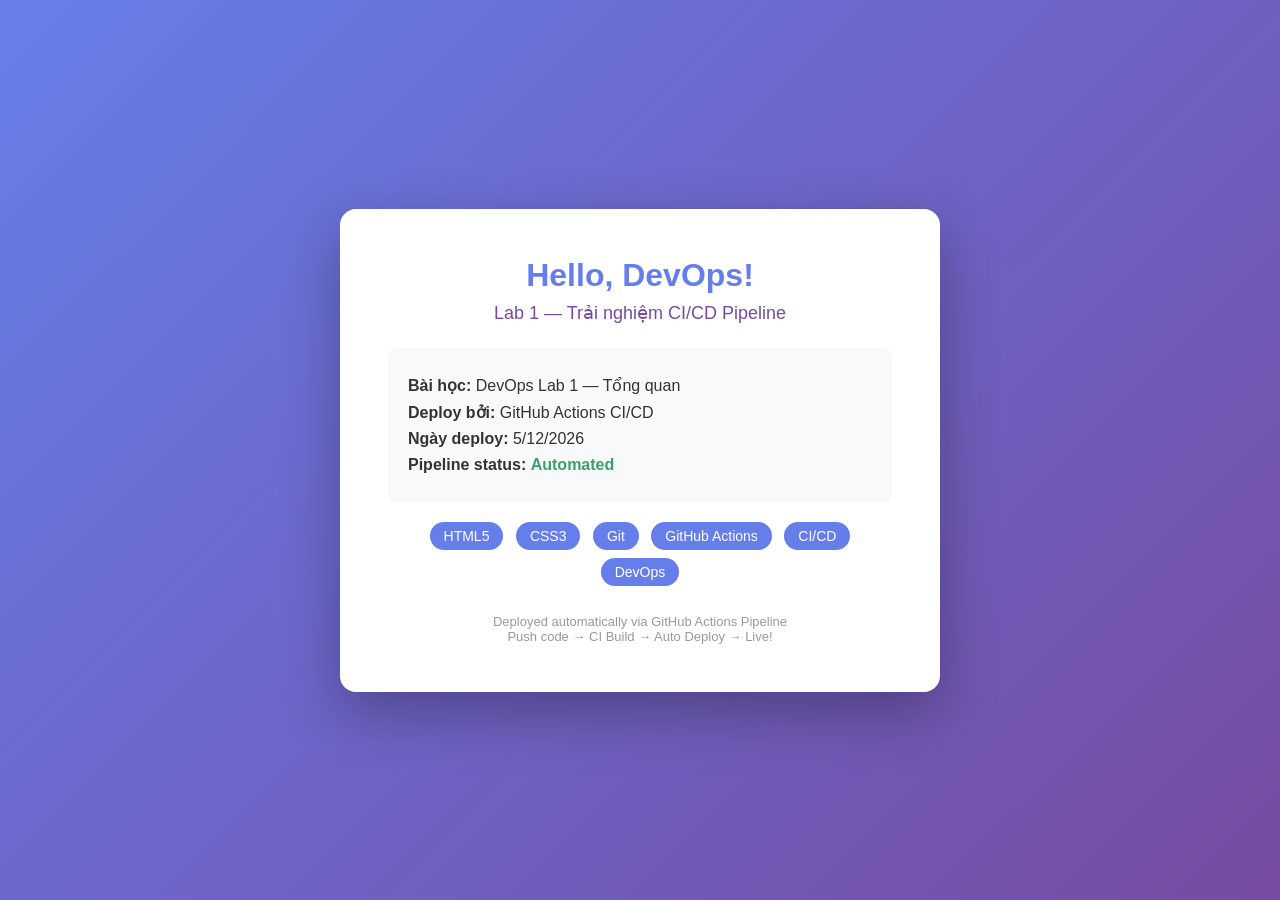
==== index.html @ 2ac122bc "Update file index.html" ====
<!DOCTYPE html>
<html lang="vi">
<head>
    <meta charset="UTF-8">
    <meta name="viewport" content="width=device-width, initial-scale=1.0">
    <title>DevOps Lab 1 — My Website nha</title>
    <style>
        * { margin: 0; padding: 0; box-sizing: border-box; }
        body {
            font-family: 'Segoe UI', Tahoma, Geneva, Verdana, sans-serif;
            background: linear-gradient(135deg, #667eea 0%, #764ba2 100%);
            min-height: 100vh;
            display: flex;
            justify-content: center;
            align-items: center;
            color: #333;
        }
        .container {
            background: white;
            border-radius: 16px;
            padding: 48px;
            max-width: 600px;
            box-shadow: 0 20px 60px rgba(0,0,0,0.3);
            text-align: center;
        }
        h1 { color: #667eea; margin-bottom: 8px; font-size: 32px; }
        h2 { color: #764ba2; margin-bottom: 24px; font-size: 18px; font-weight: normal; }
        .info { background: #f8f9fa; border-radius: 8px; padding: 20px; margin: 16px 0; text-align: left; }
        .info p { margin: 8px 0; }
        .badge {
            display: inline-block;
            background: #667eea;
            color: white;
            padding: 6px 14px;
            border-radius: 20px;
            font-size: 14px;
            margin: 4px;
        }
        .footer { margin-top: 24px; font-size: 13px; color: #999; }
        .status { color: #38a169; font-weight: bold; }
    </style>
</head>
<body>
    <div class="container">
        <h1> Hello, DevOps!</h1>
        <h2>Lab 1 — Trải nghiệm CI/CD Pipeline</h2>

        <div class="info">
            <p> <strong>Bài học:</strong> DevOps Lab 1 — Tổng quan</p>
            <p> <strong>Deploy bởi:</strong> GitHub Actions CI/CD</p>
            <p> <strong>Ngày deploy:</strong> <span id="date"></span></p>
            <p> <strong>Pipeline status:</strong> <span class="status"> Automated</span></p>
        </div>

        <div>
            <span class="badge">HTML5</span>
            <span class="badge">CSS3</span>
            <span class="badge">Git</span>
            <span class="badge">GitHub Actions</span>
            <span class="badge">CI/CD</span>
            <span class="badge">DevOps</span>
        </div>

        <div class="footer">
            <p>Deployed automatically via GitHub Actions Pipeline</p>
            <p> Push code → CI Build → Auto Deploy → Live! </p>
        </div>
    </div>

    <script>
        document.getElementById('date').textContent = new Date().toLocaleDateString('vi-VN');
    </script>
</body>
</html>
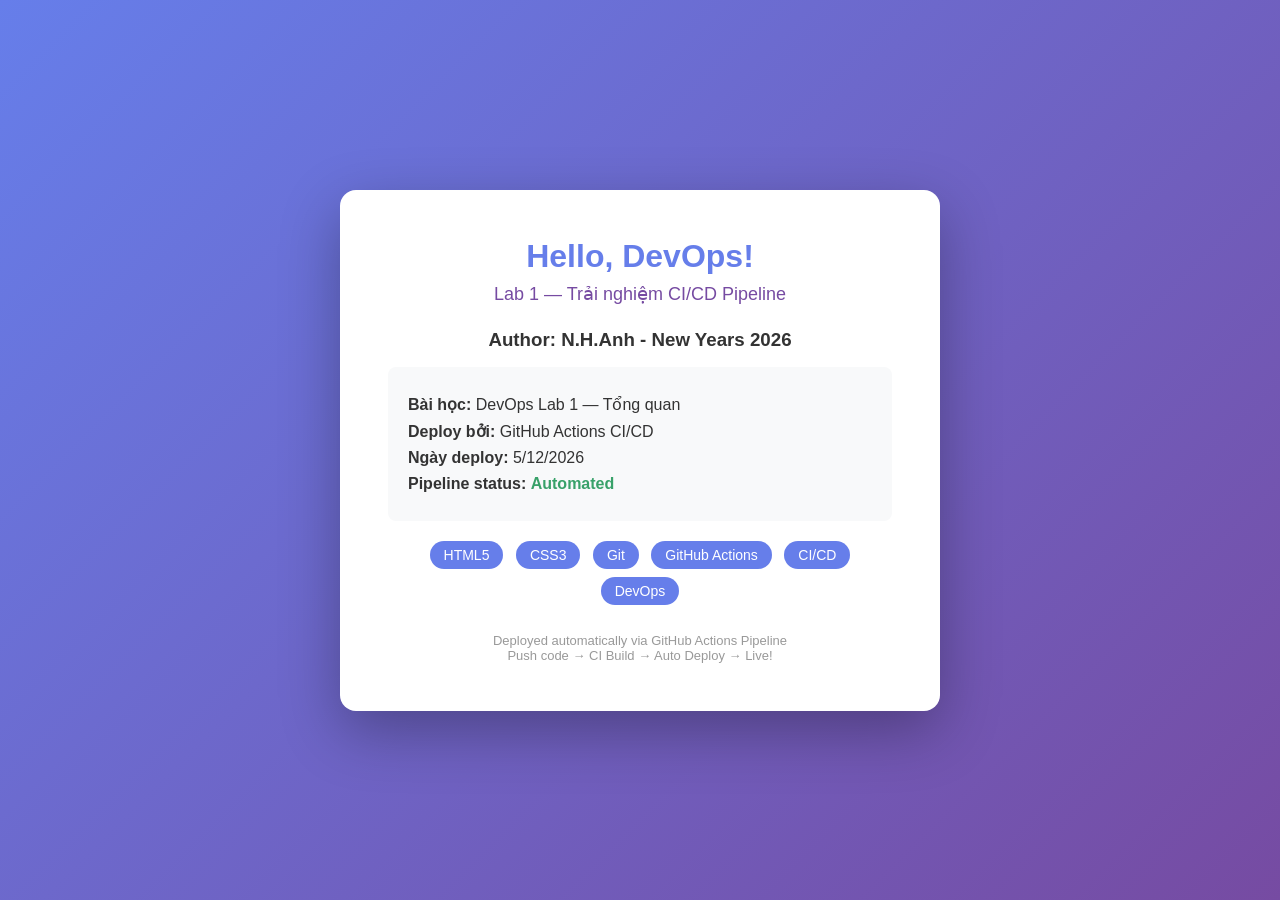
==== commit 7a06d383: "Update lan 2 file index.html" ====
--- a/index.html
+++ b/index.html
@@ -44,7 +44,7 @@
     <div class="container">
         <h1> Hello, DevOps!</h1>
         <h2>Lab 1 — Trải nghiệm CI/CD Pipeline</h2>
-
+        <h3>Author: N.H.Anh - New Years 2026</h3>
         <div class="info">
             <p> <strong>Bài học:</strong> DevOps Lab 1 — Tổng quan</p>
             <p> <strong>Deploy bởi:</strong> GitHub Actions CI/CD</p>
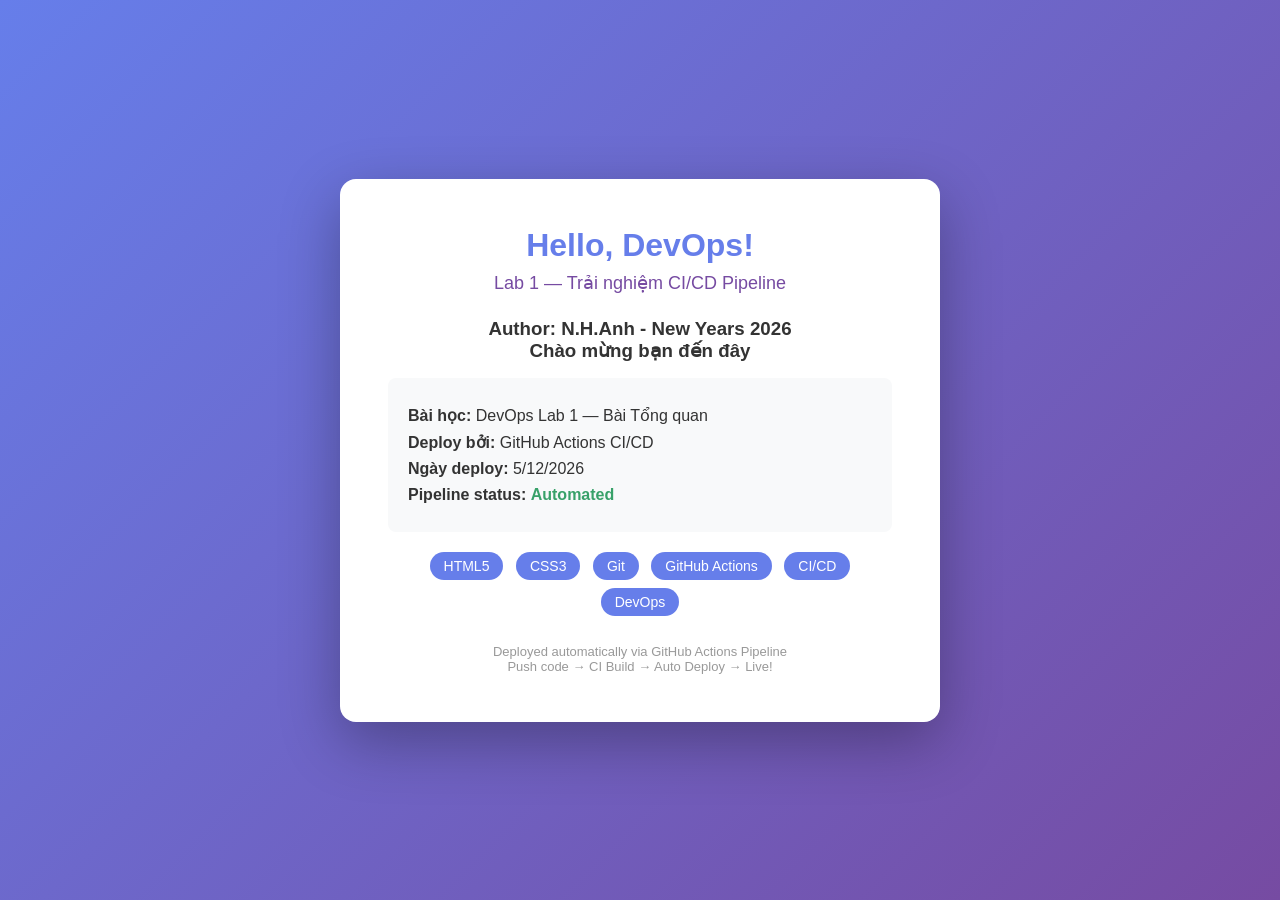
==== commit e21cb196: "Update lan 3 index.html" ====
--- a/index.html
+++ b/index.html
@@ -45,8 +45,9 @@
         <h1> Hello, DevOps!</h1>
         <h2>Lab 1 — Trải nghiệm CI/CD Pipeline</h2>
         <h3>Author: N.H.Anh - New Years 2026</h3>
+        <h3>Chào mừng bạn đến đây</h3>
         <div class="info">
-            <p> <strong>Bài học:</strong> DevOps Lab 1 — Tổng quan</p>
+            <p> <strong>Bài học:</strong> DevOps Lab 1 — Bài Tổng quan</p>
             <p> <strong>Deploy bởi:</strong> GitHub Actions CI/CD</p>
             <p> <strong>Ngày deploy:</strong> <span id="date"></span></p>
             <p> <strong>Pipeline status:</strong> <span class="status"> Automated</span></p>
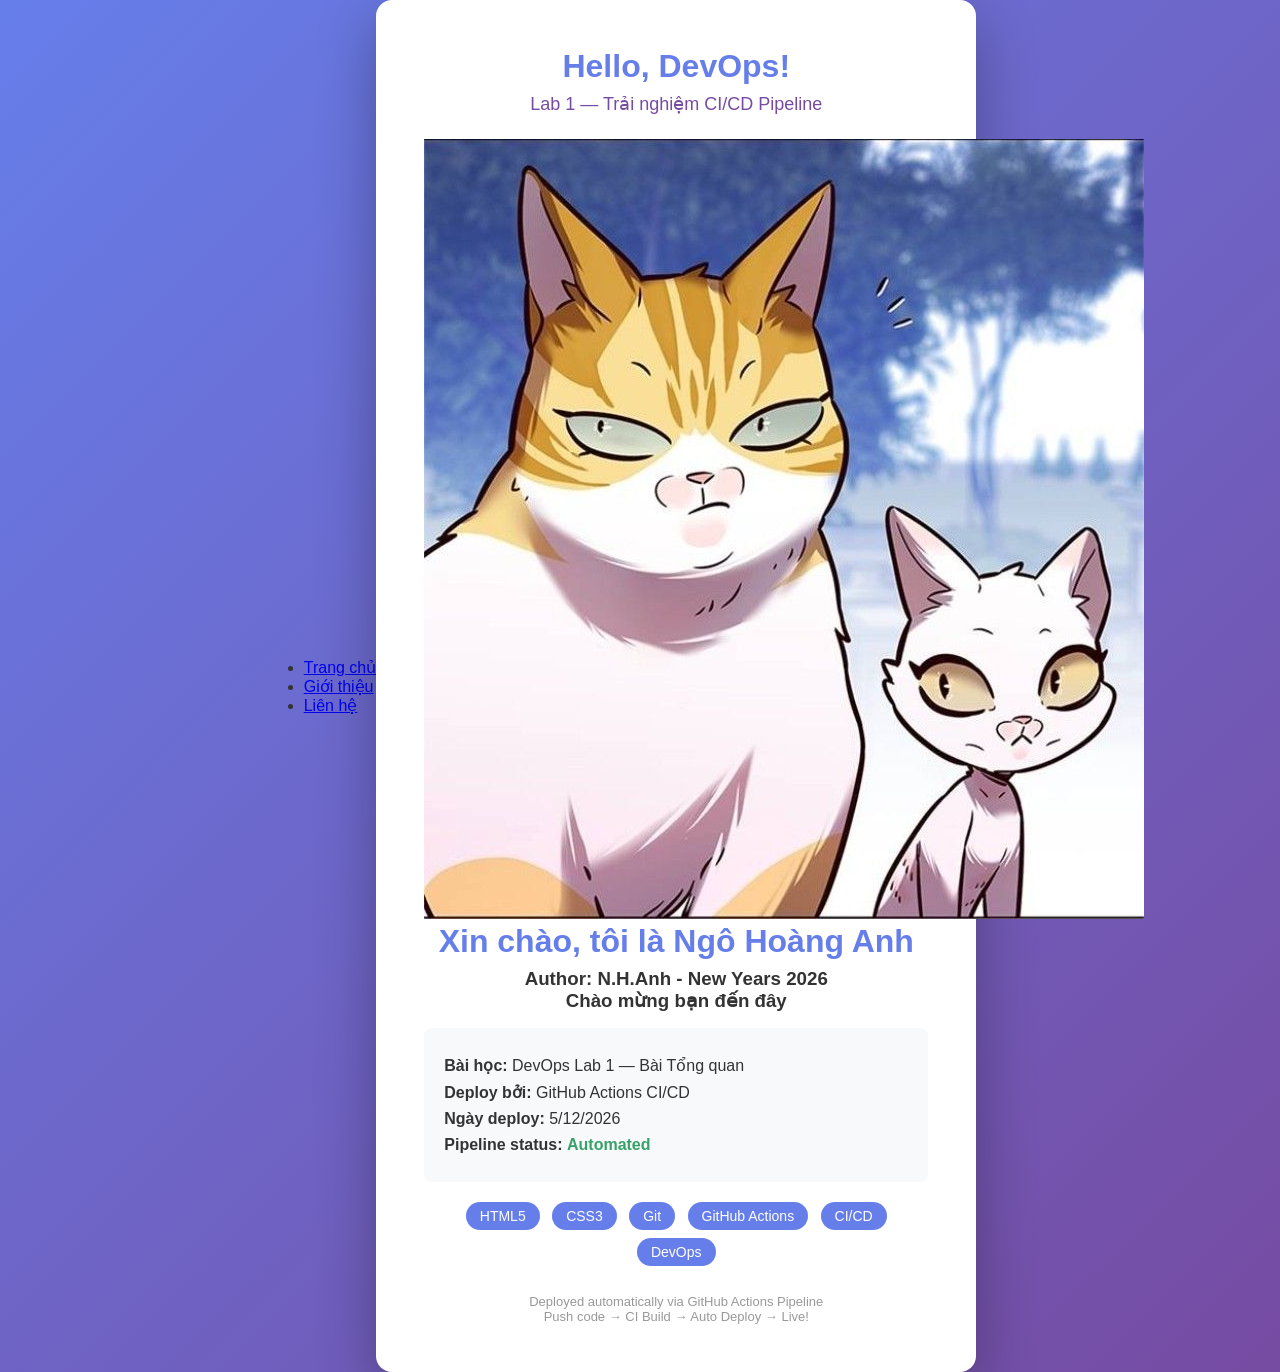
==== commit e578ca0d: "feat: add avt,about, contact pages" ====
--- a/index.html
+++ b/index.html
@@ -41,9 +41,20 @@
     </style>
 </head>
 <body>
+    <nav class="navbar">
+    <ul>
+        <li><a href="index.html">Trang chủ</a></li>
+        <li><a href="about.html">Giới thiệu</a></li>
+        <li><a href="contact.html">Liên hệ</a></li>
+    </ul>
+    </nav>
     <div class="container">
         <h1> Hello, DevOps!</h1>
         <h2>Lab 1 — Trải nghiệm CI/CD Pipeline</h2>
+        <div class="profile-container">
+            <img src="assets/images/meo.jpg" alt="Ảnh đại diện" class="avatar">
+            <h1>Xin chào, tôi là Ngô Hoàng Anh</h1>
+        </div>
         <h3>Author: N.H.Anh - New Years 2026</h3>
         <h3>Chào mừng bạn đến đây</h3>
         <div class="info">
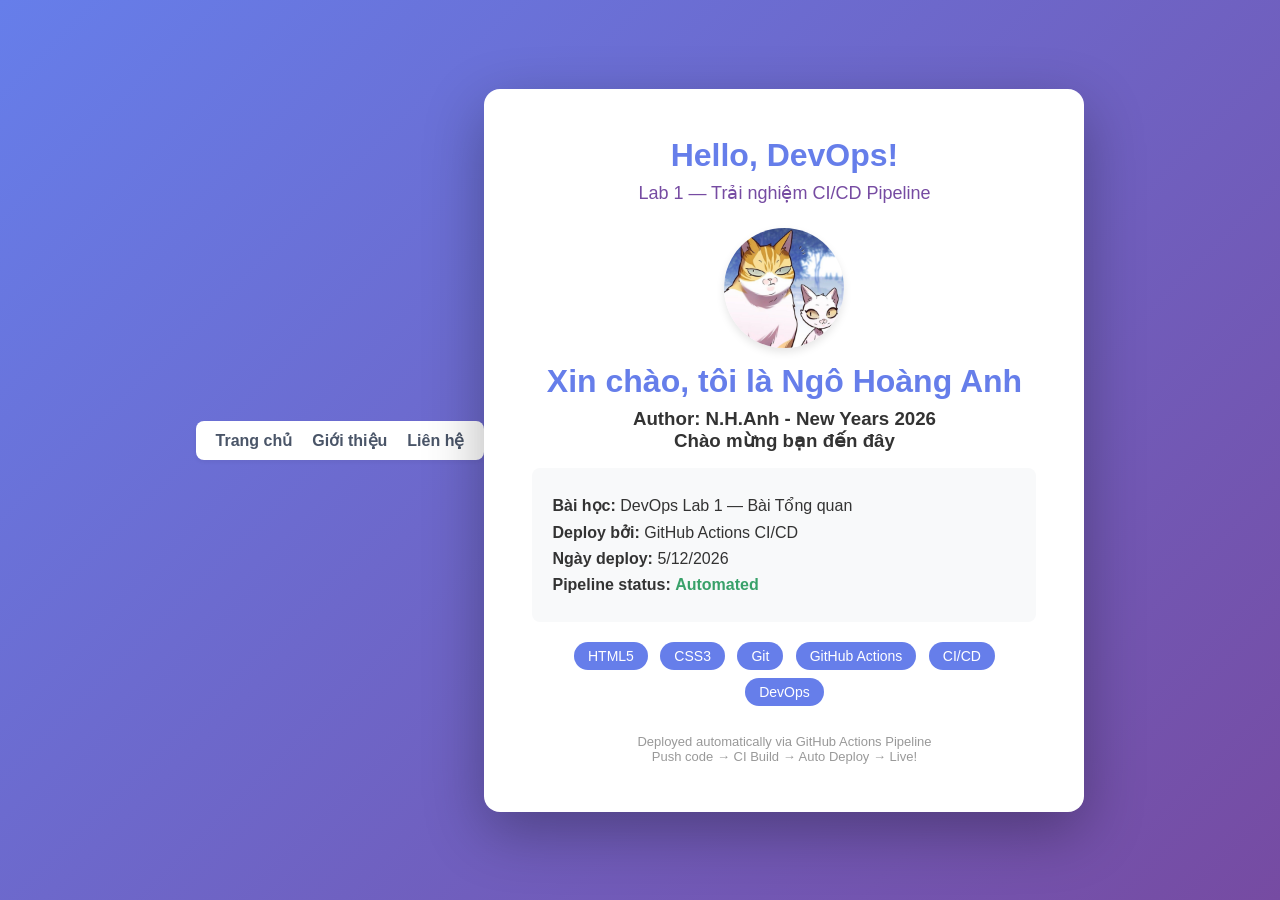
==== commit a851f1f4: "feat: add css again pages" ====
--- a/index.html
+++ b/index.html
@@ -4,6 +4,7 @@
     <meta charset="UTF-8">
     <meta name="viewport" content="width=device-width, initial-scale=1.0">
     <title>DevOps Lab 1 — My Website nha</title>
+    <link rel="stylesheet" href="assets/css/style.css">
     <style>
         * { margin: 0; padding: 0; box-sizing: border-box; }
         body {
--- a/assets/css/style.css
+++ b/assets/css/style.css
@@ -0,0 +1,40 @@
+/* 1. Giới hạn và làm đẹp cho ảnh đại diện (Avatar) */
+.profile-container img, 
+.avatar {
+    width: 120px;          /* Cố định chiều rộng */
+    height: 120px;         /* Cố định chiều cao bằng chiều rộng để ảnh thành hình vuông */
+    object-fit: cover;     /* Cắt ảnh vừa vặn, không bị méo hình */
+    border-radius: 50%;    /* Bo tròn thành hình tròn (tùy chọn, nếu muốn ảnh vuông thì bỏ dòng này) */
+    display: block;
+    margin: 0 auto 15px auto; /* Canh giữa ảnh và tạo khoảng cách với chữ bên dưới */
+    box-shadow: 0 4px 8px rgba(0, 0, 0, 0.1); /* Đổ bóng nhẹ cho đẹp */
+}
+
+/* 2. Cố định và canh chỉnh lại Menu điều hướng (Navbar) */
+.navbar {
+    background-color: #ffffff;
+    padding: 10px 20px;
+    box-shadow: 0 2px 4px rgba(0,0,0,0.05);
+    margin-bottom: 20px;
+    border-radius: 8px;
+}
+
+.navbar ul {
+    list-style: none;
+    display: flex;
+    justify-content: center;
+    gap: 20px;
+    margin: 0;
+    padding: 0;
+}
+
+.navbar ul li a {
+    text-decoration: none;
+    color: #4a5568;
+    font-weight: 600;
+    transition: color 0.2s;
+}
+
+.navbar ul li a:hover {
+    color: #3182ce;
+}
